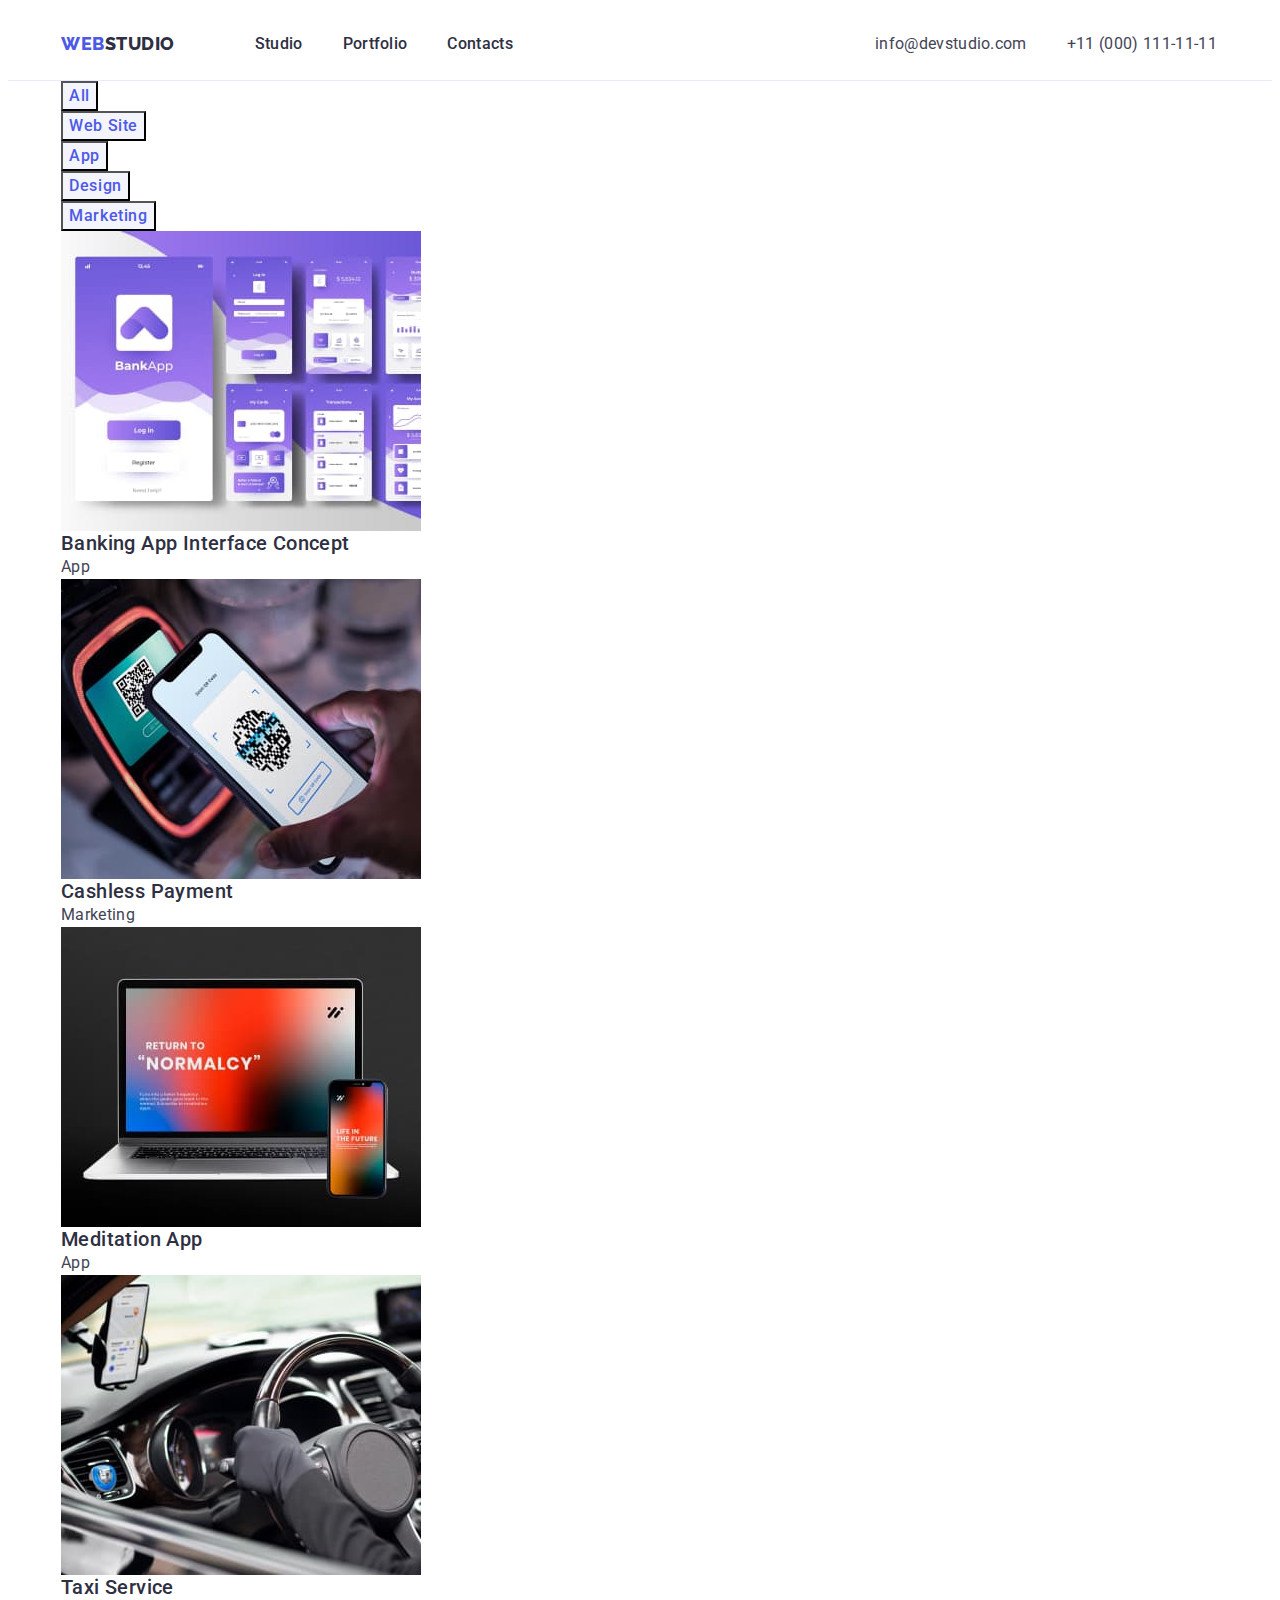
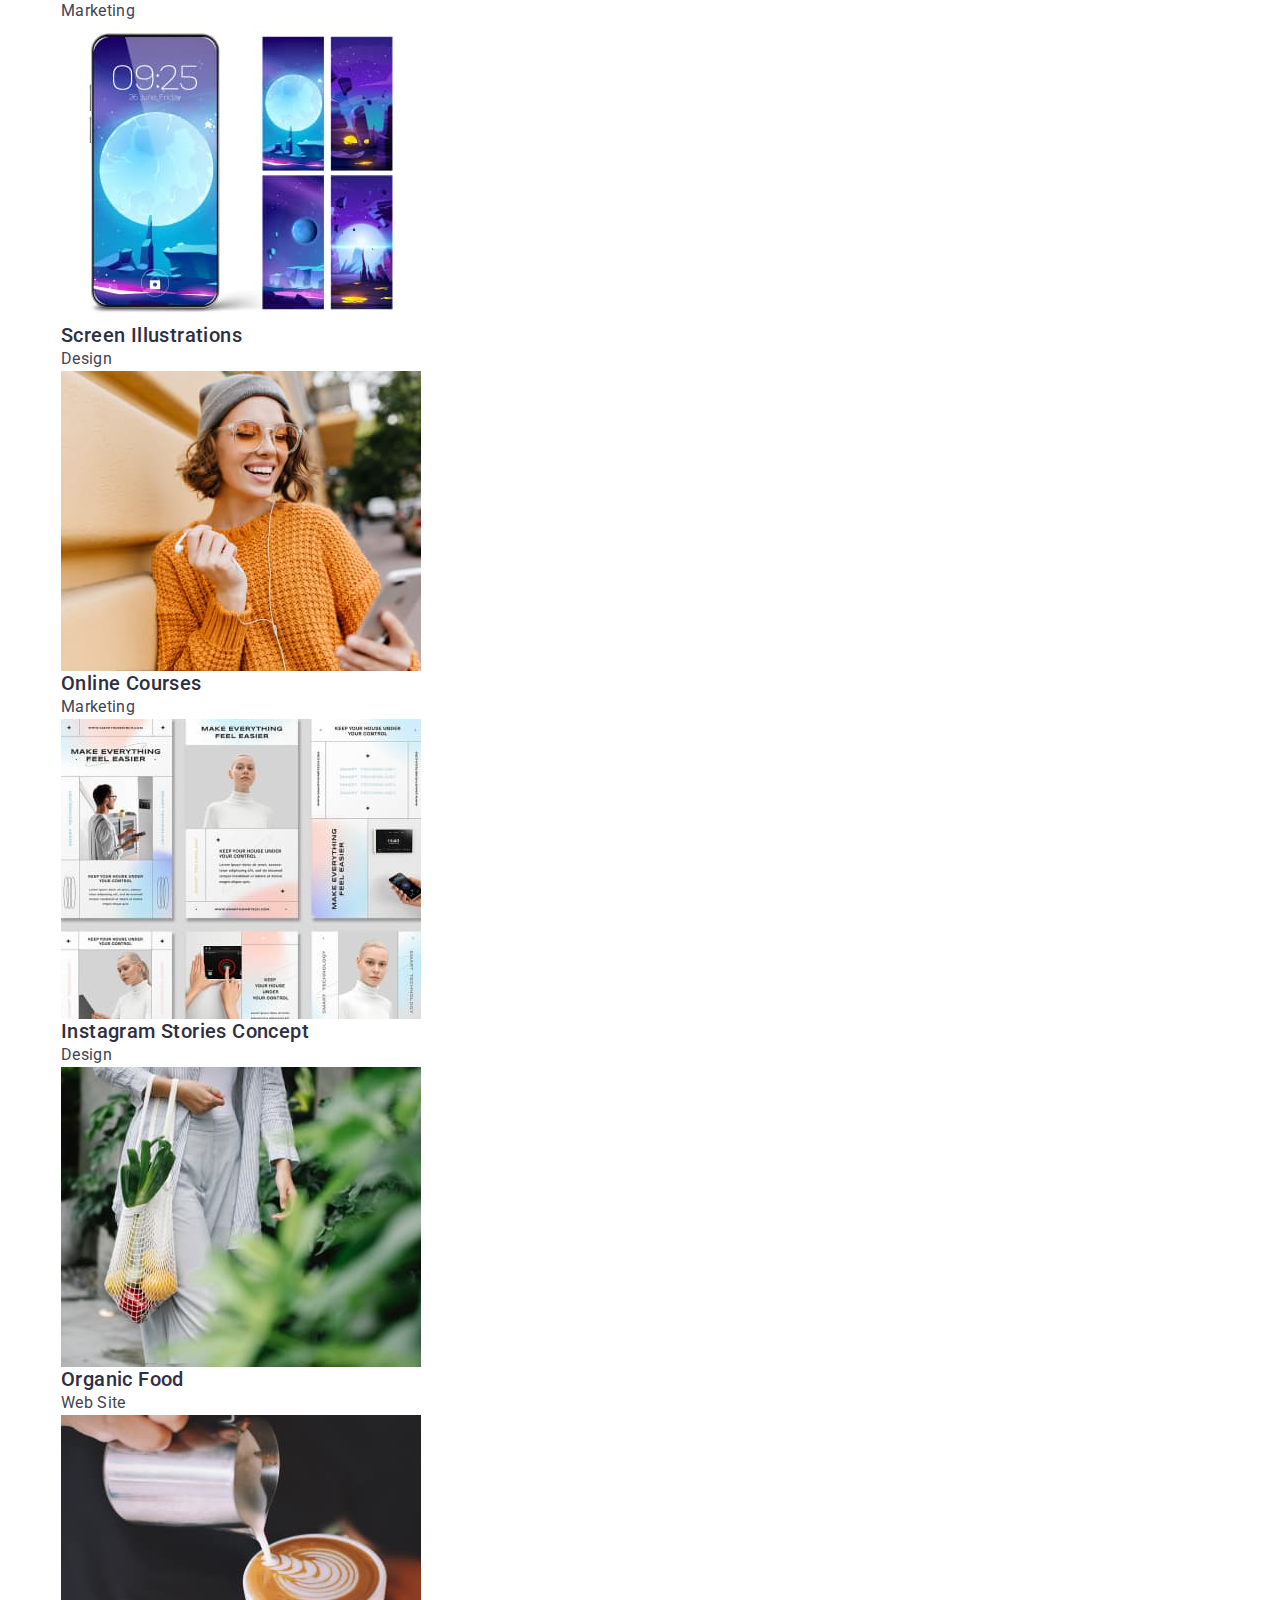
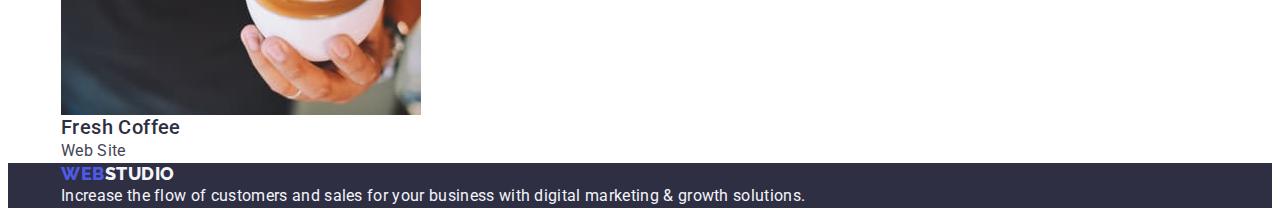
==== portfolio.html @ beb5895a "Added flex" ====
<!DOCTYPE html>

<html lang="en">
  <head>
    <meta charset="UTF-8" />
    <meta name="viewport" content="width=device-width, initial-scale=1.0" />
    <title>WebStudio - Portfolio</title>
    <link rel="preconnect" href="https://fonts.googleapis.com" />
    <link rel="preconnect" href="https://fonts.gstatic.com" crossorigin />
    <link
      href="https://fonts.googleapis.com/css2?family=Raleway:wght@800&family=Roboto:wght@400;500;700;900&display=swap"
      rel="stylesheet"
    />
    <link
      rel="stylesheet"
      href="https://cdnjs.cloudflare.com/ajax/libs/modern-normalize/2.0.0/modern-normalize.min.css"
      integrity="sha512-4xo8blKMVCiXpTaLzQSLSw3KFOVPWhm/TRtuPVc4WG6kUgjH6J03IBuG7JZPkcWMxJ5huwaBpOpnwYElP/m6wg=="
      crossorigin="anonymous"
      referrerpolicy="no-referrer"
    />
    <link rel="stylesheet" href="./css/styles.css" />
  </head>
  <body>
    <!-- HEADER -->
    <header class="page-header">
      <div class="container page-header-container">
        <nav class="page-navigation">
          <a class="logo link" href="./index.html">
            Web<span class="logo-header">Studio</span>
          </a>
          <ul class="menu list">
            <li class="menu-item">
              <a class="menu-link link" href="./index.html">Studio</a>
            </li>
            <li>
              <a class="menu-link link" href="./portfolio.html">Portfolio</a>
            </li>
            <li>
              <a class="menu-link link" href="">Contacts</a>
            </li>
          </ul>
        </nav>
        <address class="page-contacts">
          <ul class="contacts list">
            <li class="contacts-item">
              <a class="contacts-link link" href="mailto:info@devstudio.com"
                >info@devstudio.com</a
              >
            </li>
            <li>
              <a class="contacts-link link" href="tel:+110001111111"
                >+11 (000) 111-11-11</a
              >
            </li>
          </ul>
        </address>
      </div>
    </header>
    <!-- Portfolio -->
    <main class="page-portfolio">
      <section>
        <div class="container">
          <h1 class="page-portfolio-header" hidden>Portfolio</h1>
          <!-- Filters -->
          <ul class="portfolio-buttons list">
            <li>
              <button class="portfolio-button" type="button">All</button>
            </li>
            <li>
              <button class="portfolio-button" type="button">Web Site</button>
            </li>
            <li><button class="portfolio-button" type="button">App</button></li>
            <li>
              <button class="portfolio-button" type="button">Design</button>
            </li>
            <li>
              <button class="portfolio-button" type="button">Marketing</button>
            </li>
          </ul>
          <!-- Portfolio works-->
          <ul class="portfolio list">
            <li>
              <a class="portfolio link" href="">
                <img
                  src="./images/portfolio/photos/BankingAppInterfaceConcept.jpg"
                  alt="Banking App Interface Concept"
                  width="360"
                  height="300"
                />
                <h2 class="portfolio-section-header">
                  Banking App Interface Concept
                </h2>
                <p class="section-text">App</p>
              </a>
            </li>
            <li>
              <a class="portfolio link" href="">
                <img
                  src="./images/portfolio/photos/CashlessPayment.jpg"
                  alt="Cashless Payment"
                  width="360"
                  height="300"
                />
                <h2 class="portfolio-section-header">Cashless Payment</h2>
                <p class="section-text">Marketing</p>
              </a>
            </li>
            <li>
              <a class="portfolio link" href="">
                <img
                  src="./images/portfolio/photos/MeditationApp.jpg"
                  alt="Meditation App"
                  width="360"
                  height="300"
                />
                <h2 class="portfolio-section-header">Meditation App</h2>
                <p class="section-text">App</p>
              </a>
            </li>
            <li>
              <a class="portfolio link" href="">
                <img
                  src="./images/portfolio/photos/TaxiService.jpg"
                  alt="Taxi Service"
                  width="360"
                  height="300"
                />
                <h2 class="portfolio-section-header">Taxi Service</h2>
                <p class="section-text">Marketing</p>
              </a>
            </li>
            <li>
              <a class="portfolio link" href="">
                <img
                  src="./images/portfolio/photos/ScreenIllustrations.jpg"
                  alt="Screen Illustrations"
                  width="360"
                  height="300"
                />
                <h2 class="portfolio-section-header">Screen Illustrations</h2>
                <p class="section-text">Design</p>
              </a>
            </li>
            <li>
              <a class="portfolio link" href="">
                <img
                  src="./images/portfolio/photos/OnlineCourses.jpg"
                  alt="Online Courses"
                  width="360"
                  height="300"
                />
                <h2 class="portfolio-section-header">Online Courses</h2>
                <p class="section-text">Marketing</p>
              </a>
            </li>

            <li>
              <a class="portfolio link" href="">
                <img
                  src="./images/portfolio/photos/InstagramStoriesConcept.jpg"
                  alt="Instagram Stories Concept"
                  width="360"
                  height="300"
                />
                <h2 class="portfolio-section-header">
                  Instagram Stories Concept
                </h2>
                <p class="section-text">Design</p>
              </a>
            </li>
            <li>
              <a class="portfolio link" href="">
                <img
                  src="./images/portfolio/photos/OrganicFood.jpg"
                  alt="Organic Food"
                  width="360"
                  height="300"
                />
                <h2 class="portfolio-section-header">Organic Food</h2>
                <p class="section-text">Web Site</p>
              </a>
            </li>
            <li>
              <a class="portfolio link" href="">
                <img
                  src="./images/portfolio/photos/FreshCoffee.jpg"
                  alt="Fresh Coffee"
                  width="360"
                  height="300"
                />
                <h2 class="portfolio-section-header">Fresh Coffee</h2>
                <p class="section-text">Web Site</p></a
              >
            </li>
          </ul>
        </div>
      </section>
    </main>
    <!-- FOOTER -->
    <footer class="page-footer">
      <div class="container">
        <a class="logo link" href="./index.html">
          Web<span class="logo-footer">Studio</span>
        </a>
        <p class="text-footer">
          Increase the flow of customers and sales for your business with
          digital marketing & growth solutions.
        </p>
      </div>
    </footer>
  </body>
</html>
---- css/styles.css ----
/* ============= VARIABLES ============= */

:root {
  --main-text-color: #434455;
  --secondary-main-text-color: #2e2f42;
  --button-and-footer-text-color: #f4f4fd;
  --first-part-logo-color-and-button-text: #4d5ae5;
  --cta-and-hover-button-text-color: #ffffff;
  --hover-button-color: #404bbf;
}

/* ============= /VARIABLES ============= */

/* ============= COMMON STYLES ============= */
h1,
h2,
h3,
h4,
h5,
h6,
p {
  margin-top: 0;
  margin-bottom: 0;
}

ul,
ol {
  padding-left: 0;
  margin-top: 0;
  margin-bottom: 0;
}

img {
  display: block;
}

.list {
  list-style-type: none;
}

.link {
  text-decoration: none;
}

button {
  cursor: pointer;
}

body {
  font-family: "Roboto", sans-serif;
  color: var(--main-text-color);
  background-color: var(--cta-and-hover-button-text-color);
}

.container {
  width: 1158px;
  margin-left: auto;
  margin-right: auto;
  padding-left: 15px;
  padding-right: 15px;
}

/* ============= /COMMON STYLES ============= */

/* ============= PAGE HEADER ============= */
.page-header {
  padding-top: 24px;
  padding-bottom: 24px;
  border-bottom: 1px solid #e7e9fc;
}

.page-header-container {
  display: flex;
  justify-content: space-between;
}

.page-navigation {
  display: flex;
  align-items: center;
  width: 100%;
  max-width: 452px;
  justify-content: space-between;
}

.logo {
  display: flex;
  align-items: center;
  font-family: "Raleway", sans-serif;
  font-size: 18px;
  font-weight: 800;
  line-height: 1.17;
  letter-spacing: 0.03em;
  text-transform: uppercase;
  color: var(--first-part-logo-color-and-button-text);
}

.logo-header {
  color: var(--secondary-main-text-color);
}

.menu {
  display: flex;
  column-gap: 40px;
}

.menu-link {
  font-size: 16px;
  font-weight: 500;
  line-height: 1.5;
  letter-spacing: 0.02em;
  color: var(--secondary-main-text-color);
}

.contacts {
  display: flex;
  column-gap: 40px;
}

.contacts-link {
  font-size: 16px;
  font-weight: 400;
  line-height: 1.5;
  letter-spacing: 0.02em;
  color: var(--main-text-color);
}

.page-contacts {
  font-style: normal;
  width: 100%;
  max-width: 344px;
  justify-content: space-between;
}

.menu-link:hover,
.menu-link:focus,
.contacts-link:hover,
.contacts-link:focus {
  color: var(--hover-button-color);
}

/* ============= /PAGE HEADER ============= */

/* ============= STUDIO PAGE ============= */

.page-hero {
  display: flex;
  justify-content: space-between;
  padding-top: 188px;
  padding-bottom: 292px;
  background-color: var(--secondary-main-text-color);
}

.page-hero-container {
  display: flex;
  flex-direction: column;
  gap: 48px;
  align-items: center;
  justify-content: space-between;
}

.page-hero-header {
  display: flex;
  max-width: 496px;

  font-size: 56px;
  font-weight: 700;
  line-height: 1.07;
  letter-spacing: 0.02em;
  color: var(--cta-and-hover-button-text-color);
}

.page-hero-button {
  display: flex;
  max-width: 169px;
  padding-top: 16px;
  padding-bottom: 16px;
  padding-left: 24px;
  padding-right: 24px;
  flex-shrink: 0;
  border: none;
  border-radius: 4px;
  font-family: "Roboto", sans-serif;
  font-size: 16px;
  font-style: normal;
  font-weight: 500;
  line-height: 1.5;
  letter-spacing: 0.04em;
  color: var(--cta-and-hover-button-text-color);
  background-color: var(--first-part-logo-color-and-button-text);
}

.page-hero-button:hover,
.page-hero-button:focus {
  background-color: var(--hover-button-color);
}

.section-header {
  font-size: 36px;
  font-weight: 700;
  line-height: 1.11;
  letter-spacing: 0.02em;
  text-align: center;
  text-transform: capitalize;
  color: var(--secondary-main-text-color);
}

.sub-section-header {
  font-size: 20px;
  font-weight: 500;
  line-height: 1.2;
  letter-spacing: 0.02em;
  color: var(--secondary-main-text-color);
}

.section-text {
  font-size: 16px;
  font-weight: 400;
  line-height: 1.5;
  letter-spacing: 0.02em;
  color: var(--main-text-color);
}

.page-team {
  background-color: var(--button-and-footer-text-color);
}

.teammate {
  background-color: var(--cta-and-hover-button-text-color);
}

/* ============= /STUDIO PAGE ============= */

/* ============= PORTFOLIO PAGE ============= */

.portfolio-button {
  font-family: "Roboto", sans-serif;
  font-size: 16px;
  font-weight: 500;
  line-height: 1.5;
  letter-spacing: 0.04em;
  color: var(--first-part-logo-color-and-button-text);
  background-color: var(--button-and-footer-text-color);
}

.portfolio-button:hover,
.portfolio-button:focus {
  background-color: var(--hover-button-color);
  color: var(--cta-and-hover-button-text-color);
}

.portfolio-section-header {
  font-size: 20px;
  font-weight: 500;
  line-height: 1.2;
  letter-spacing: 0.02em;
  color: var(--secondary-main-text-color);
}

/* ============= /PORTFOLIO PAGE ============= */

/* ============= PAGE FOOTER ============= */

.page-footer {
  background-color: var(--secondary-main-text-color);
}

.logo-footer {
  color: var(--button-and-footer-text-color);
}

.text-footer {
  font-size: 16px;
  font-weight: 400;
  line-height: 1.5;
  letter-spacing: 0.02em;
  color: var(--button-and-footer-text-color);
}

/* ============= /PAGE FOOTER ============= */
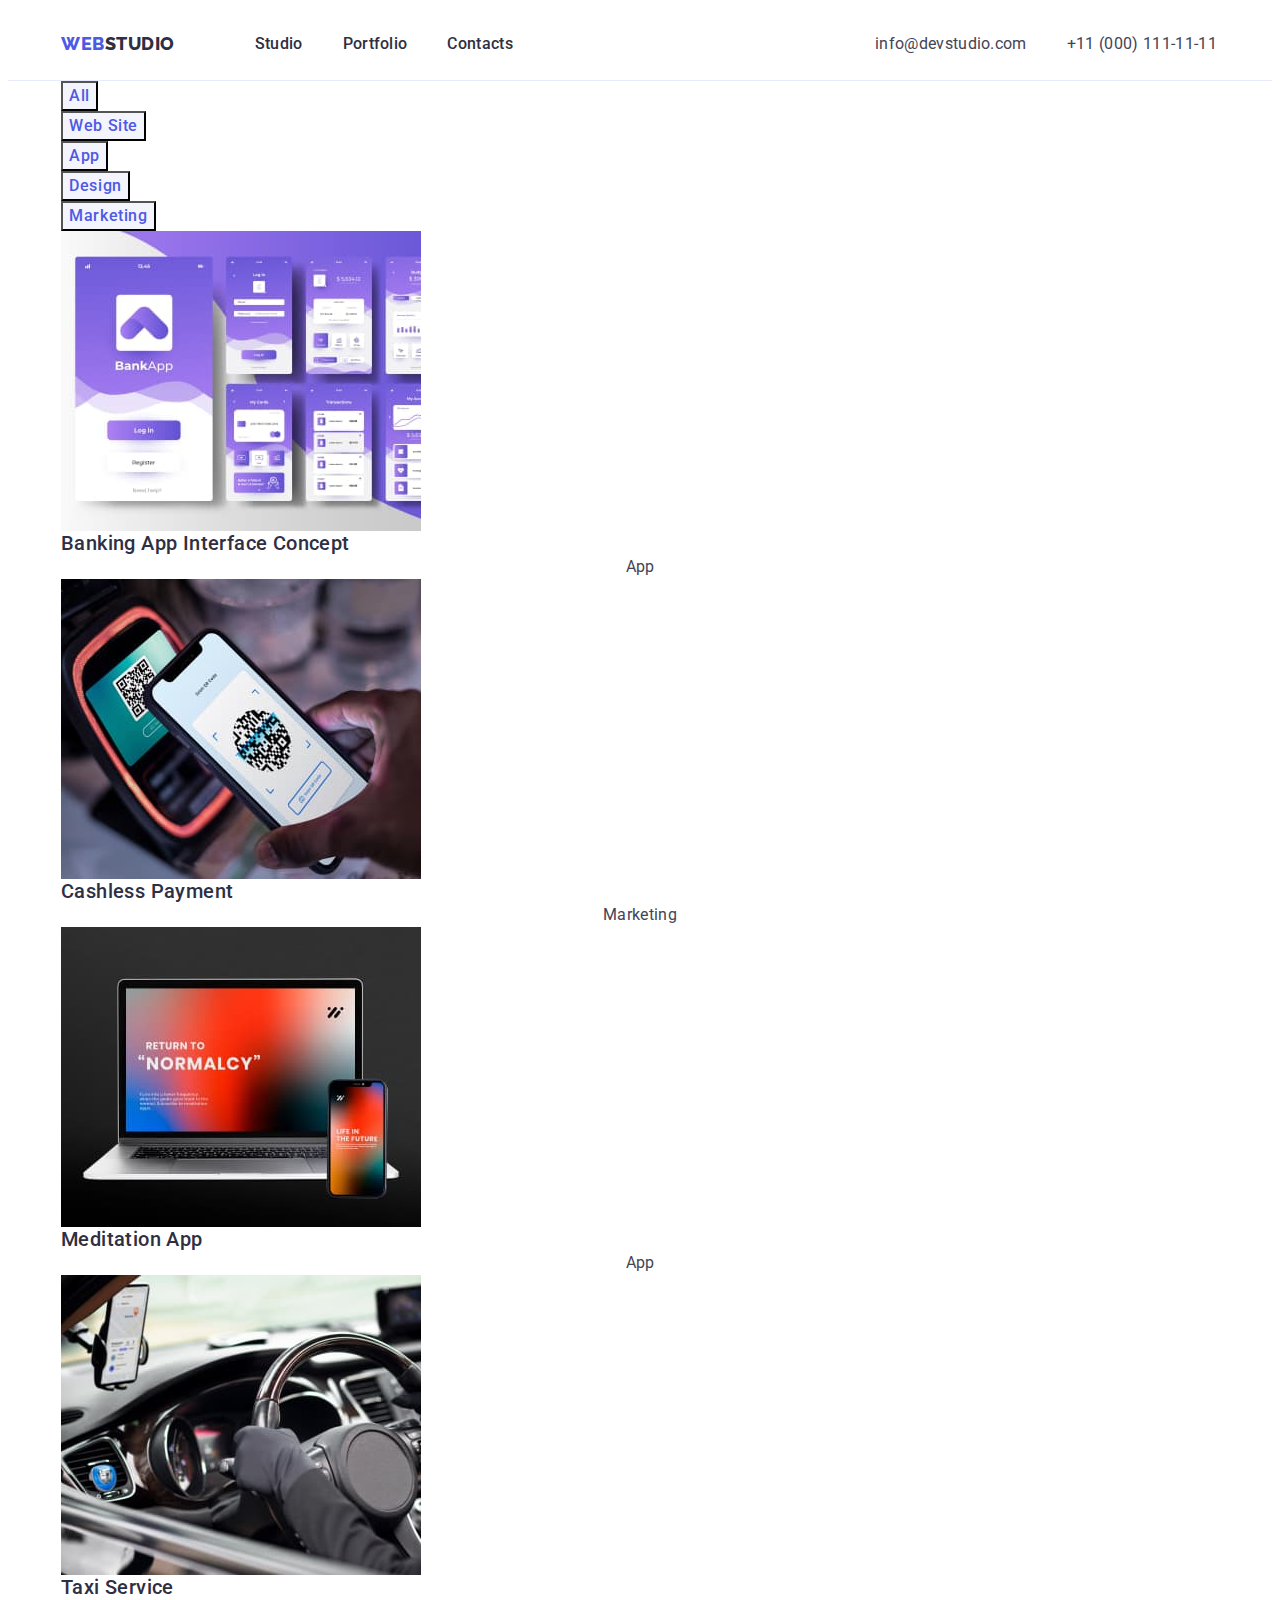
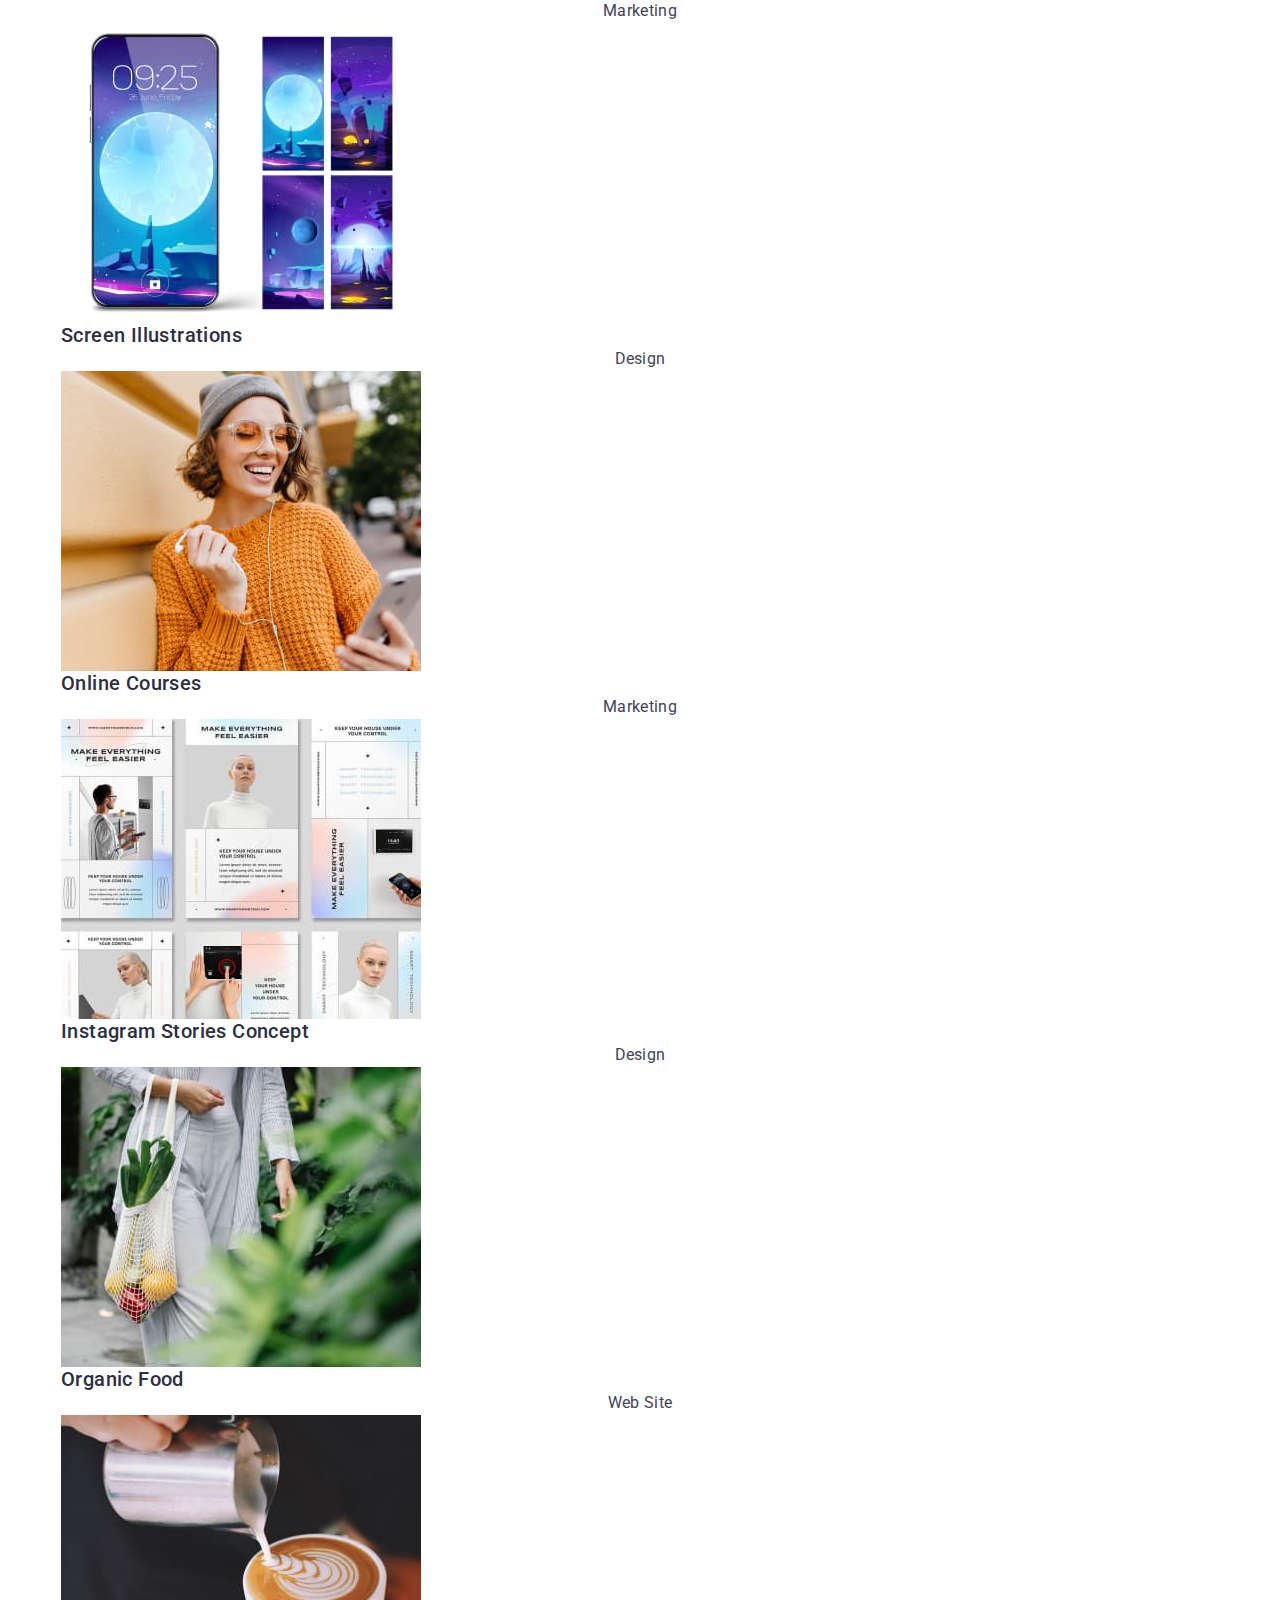
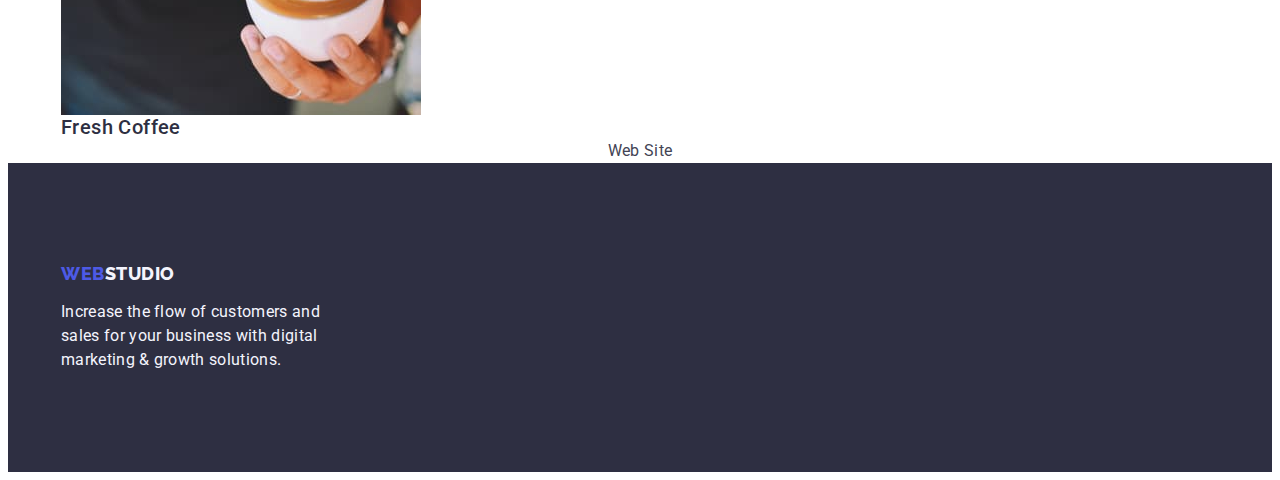
==== commit 1fec9772: "Fix" ====
--- a/portfolio.html
+++ b/portfolio.html
@@ -25,18 +25,20 @@
     <header class="page-header">
       <div class="container page-header-container">
         <nav class="page-navigation">
-          <a class="logo link" href="./index.html">
-            Web<span class="logo-header">Studio</span>
+          <a class="logo-header link" href="./index.html">
+            Web<span class="logo-header-second">Studio</span>
           </a>
           <ul class="menu list">
             <li class="menu-item">
-              <a class="menu-link link" href="./index.html">Studio</a>
-            </li>
-            <li>
-              <a class="menu-link link" href="./portfolio.html">Portfolio</a>
-            </li>
-            <li>
-              <a class="menu-link link" href="">Contacts</a>
+              <a class="menu-link-first link" href="./index.html">Studio</a>
+            </li>
+            <li class="menu-item">
+              <a class="menu-link-second link" href="./portfolio.html"
+                >Portfolio</a
+              >
+            </li>
+            <li class="menu-item">
+              <a class="menu-link-third link" href="">Contacts</a>
             </li>
           </ul>
         </nav>
@@ -199,8 +201,8 @@
     <!-- FOOTER -->
     <footer class="page-footer">
       <div class="container">
-        <a class="logo link" href="./index.html">
-          Web<span class="logo-footer">Studio</span>
+        <a class="logo-footer link" href="./index.html">
+          Web<span class="logo-footer-second">Studio</span>
         </a>
         <p class="text-footer">
           Increase the flow of customers and sales for your business with
--- a/css/styles.css
+++ b/css/styles.css
@@ -60,12 +60,23 @@
   padding-right: 15px;
 }
 
+.visually-hidden {
+  position: absolute;
+  width: 1px;
+  height: 1px;
+  margin: -1px;
+  border: 0;
+  padding: 0;
+  white-space: nowrap;
+  clip-path: inset(100%);
+  clip: rect(0 0 0 0);
+  overflow: hidden;
+}
+
 /* ============= /COMMON STYLES ============= */
 
 /* ============= PAGE HEADER ============= */
 .page-header {
-  padding-top: 24px;
-  padding-bottom: 24px;
   border-bottom: 1px solid #e7e9fc;
 }
 
@@ -82,9 +93,8 @@
   justify-content: space-between;
 }
 
-.logo {
-  display: flex;
-  align-items: center;
+.logo-header {
+  margin-right: 76px;
   font-family: "Raleway", sans-serif;
   font-size: 18px;
   font-weight: 800;
@@ -94,16 +104,38 @@
   color: var(--first-part-logo-color-and-button-text);
 }
 
-.logo-header {
+.logo-header-second {
   color: var(--secondary-main-text-color);
 }
 
 .menu {
   display: flex;
-  column-gap: 40px;
-}
-
-.menu-link {
+  gap: 40px;
+}
+
+.menu-link-first {
+  padding-top: 24px;
+  padding-bottom: 24px;
+  font-size: 16px;
+  font-weight: 500;
+  line-height: 1.5;
+  letter-spacing: 0.02em;
+  color: var(--secondary-main-text-color);
+}
+
+.menu-link-second {
+  padding-top: 24px;
+  padding-bottom: 24px;
+  font-size: 16px;
+  font-weight: 500;
+  line-height: 1.5;
+  letter-spacing: 0.02em;
+  color: var(--secondary-main-text-color);
+}
+
+.menu-link-third {
+  padding-top: 24px;
+  padding-bottom: 24px;
   font-size: 16px;
   font-weight: 500;
   line-height: 1.5;
@@ -113,7 +145,7 @@
 
 .contacts {
   display: flex;
-  column-gap: 40px;
+  gap: 40px;
 }
 
 .contacts-link {
@@ -125,14 +157,20 @@
 }
 
 .page-contacts {
+  padding-top: 24px;
+  padding-bottom: 24px;
   font-style: normal;
   width: 100%;
   max-width: 344px;
   justify-content: space-between;
 }
 
-.menu-link:hover,
-.menu-link:focus,
+.menu-link-first:hover,
+.menu-link-first:focus,
+.menu-link-second:hover,
+.menu-link-second:focus,
+.menu-link-third:hover,
+.menu-link-third:focus,
 .contacts-link:hover,
 .contacts-link:focus {
   color: var(--hover-button-color);
@@ -146,7 +184,7 @@
   display: flex;
   justify-content: space-between;
   padding-top: 188px;
-  padding-bottom: 292px;
+  padding-bottom: 188px;
   background-color: var(--secondary-main-text-color);
 }
 
@@ -170,8 +208,8 @@
 }
 
 .page-hero-button {
-  display: flex;
-  max-width: 169px;
+  display: block;
+  min-width: 169px;
   padding-top: 16px;
   padding-bottom: 16px;
   padding-left: 24px;
@@ -194,7 +232,23 @@
   background-color: var(--hover-button-color);
 }
 
+.page-benefits {
+  padding-top: 120px;
+  padding-bottom: 120px;
+}
+
+.benefits {
+  display: flex;
+  justify-content: space-between;
+  gap: 24px;
+}
+
+.benefit {
+  flex-basis: calc((100% - 3 * 24px) / 4);
+}
+
 .section-header {
+  margin-bottom: 72px;
   font-size: 36px;
   font-weight: 700;
   line-height: 1.11;
@@ -205,6 +259,8 @@
 }
 
 .sub-section-header {
+  margin-bottom: 8px;
+  text-align: center;
   font-size: 20px;
   font-weight: 500;
   line-height: 1.2;
@@ -213,6 +269,7 @@
 }
 
 .section-text {
+  text-align: center;
   font-size: 16px;
   font-weight: 400;
   line-height: 1.5;
@@ -220,12 +277,42 @@
   color: var(--main-text-color);
 }
 
+.page-features {
+  padding-bottom: 120px;
+}
+
+.features {
+  display: flex;
+  gap: 24px;
+}
+
+.feature {
+  flex-basis: calc((100% - 2 * 24px) / 3);
+}
+
 .page-team {
+  padding-top: 120px;
+  padding-bottom: 120px;
   background-color: var(--button-and-footer-text-color);
 }
 
+.team {
+  display: flex;
+  gap: 24px;
+}
+
 .teammate {
+  border-top-left-radius: 0px;
+  border-top-right-radius: 0px;
+  border-bottom-right-radius: 4px;
+  border-bottom-left-radius: 4px;
+  flex-basis: calc((100% - 3 * 24px) / 4);
   background-color: var(--cta-and-hover-button-text-color);
+}
+
+.teammate-data {
+  padding-top: 32px;
+  padding-bottom: 32px;
 }
 
 /* ============= /STUDIO PAGE ============= */
@@ -261,14 +348,29 @@
 /* ============= PAGE FOOTER ============= */
 
 .page-footer {
+  padding-top: 100px;
+  padding-bottom: 100px;
   background-color: var(--secondary-main-text-color);
 }
 
 .logo-footer {
+  display: inline-block;
+  margin-bottom: 16px;
+  font-family: "Raleway", sans-serif;
+  font-size: 18px;
+  font-weight: 800;
+  line-height: 1.17;
+  letter-spacing: 0.03em;
+  text-transform: uppercase;
+  color: var(--first-part-logo-color-and-button-text);
+}
+
+.logo-footer-second {
   color: var(--button-and-footer-text-color);
 }
 
 .text-footer {
+  width: 264px;
   font-size: 16px;
   font-weight: 400;
   line-height: 1.5;
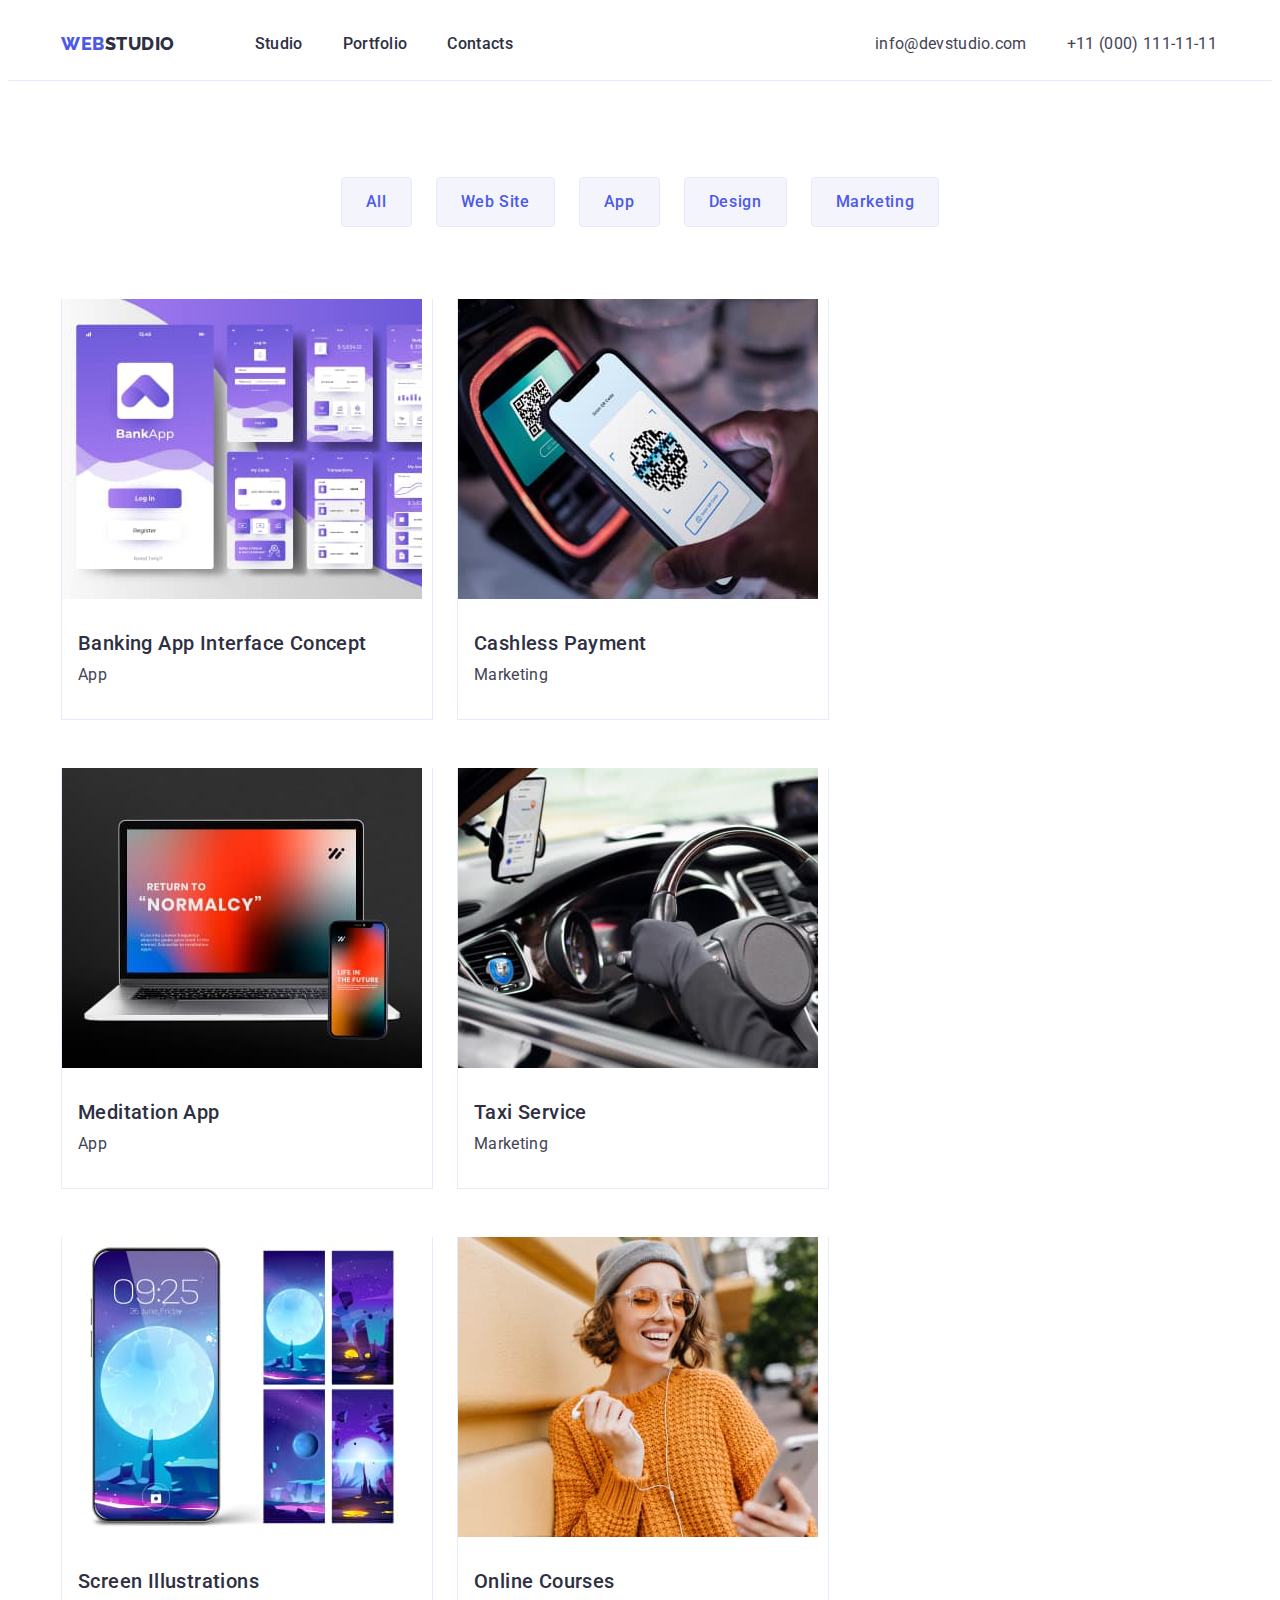
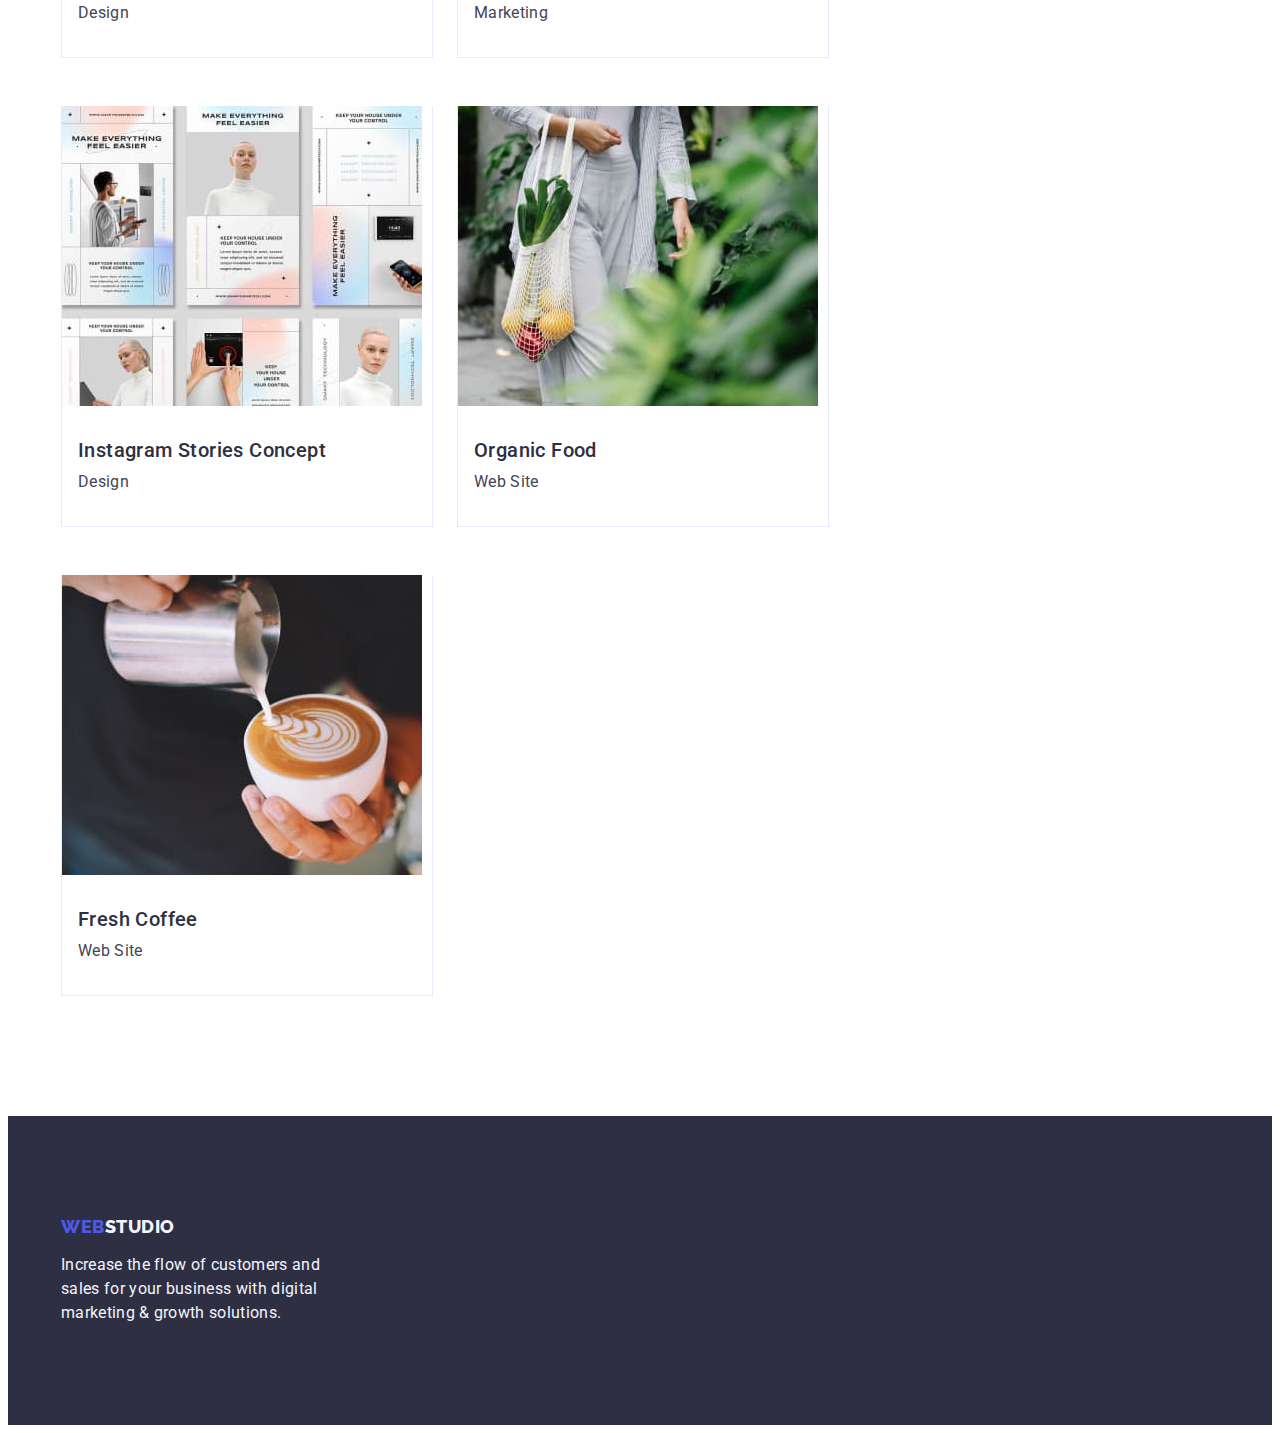
==== commit 7540ac1a: "Fix" ====
--- a/portfolio.html
+++ b/portfolio.html
@@ -60,9 +60,9 @@
     </header>
     <!-- Portfolio -->
     <main class="page-portfolio">
-      <section>
+      <section class="page-portfolio-section">
         <div class="container">
-          <h1 class="page-portfolio-header" hidden>Portfolio</h1>
+          <h1 class="visually-hidden">Portfolio</h1>
           <!-- Filters -->
           <ul class="portfolio-buttons list">
             <li>
@@ -80,8 +80,8 @@
             </li>
           </ul>
           <!-- Portfolio works-->
-          <ul class="portfolio list">
-            <li>
+          <ul class="portfolios list">
+            <li class="portfolio-card">
               <a class="portfolio link" href="">
                 <img
                   src="./images/portfolio/photos/BankingAppInterfaceConcept.jpg"
@@ -89,13 +89,15 @@
                   width="360"
                   height="300"
                 />
-                <h2 class="portfolio-section-header">
-                  Banking App Interface Concept
-                </h2>
-                <p class="section-text">App</p>
-              </a>
-            </li>
-            <li>
+                <div class="app">
+                  <h2 class="section-portfolio-header">
+                    Banking App Interface Concept
+                  </h2>
+                  <p class="section-portfolio-text">App</p>
+                </div>
+              </a>
+            </li>
+            <li class="portfolio-card">
               <a class="portfolio link" href="">
                 <img
                   src="./images/portfolio/photos/CashlessPayment.jpg"
@@ -103,11 +105,13 @@
                   width="360"
                   height="300"
                 />
-                <h2 class="portfolio-section-header">Cashless Payment</h2>
-                <p class="section-text">Marketing</p>
-              </a>
-            </li>
-            <li>
+                <div class="app">
+                  <h2 class="section-portfolio-header">Cashless Payment</h2>
+                  <p class="section-portfolio-text">Marketing</p>
+                </div>
+              </a>
+            </li>
+            <li class="portfolio-card">
               <a class="portfolio link" href="">
                 <img
                   src="./images/portfolio/photos/MeditationApp.jpg"
@@ -115,11 +119,13 @@
                   width="360"
                   height="300"
                 />
-                <h2 class="portfolio-section-header">Meditation App</h2>
-                <p class="section-text">App</p>
-              </a>
-            </li>
-            <li>
+                <div class="app">
+                  <h2 class="section-portfolio-header">Meditation App</h2>
+                  <p class="section-portfolio-text">App</p>
+                </div>
+              </a>
+            </li>
+            <li class="portfolio-card">
               <a class="portfolio link" href="">
                 <img
                   src="./images/portfolio/photos/TaxiService.jpg"
@@ -127,11 +133,13 @@
                   width="360"
                   height="300"
                 />
-                <h2 class="portfolio-section-header">Taxi Service</h2>
-                <p class="section-text">Marketing</p>
-              </a>
-            </li>
-            <li>
+                <div class="app">
+                  <h2 class="section-portfolio-header">Taxi Service</h2>
+                  <p class="section-portfolio-text">Marketing</p>
+                </div>
+              </a>
+            </li>
+            <li class="portfolio-card">
               <a class="portfolio link" href="">
                 <img
                   src="./images/portfolio/photos/ScreenIllustrations.jpg"
@@ -139,11 +147,13 @@
                   width="360"
                   height="300"
                 />
-                <h2 class="portfolio-section-header">Screen Illustrations</h2>
-                <p class="section-text">Design</p>
-              </a>
-            </li>
-            <li>
+                <div class="app">
+                  <h2 class="section-portfolio-header">Screen Illustrations</h2>
+                  <p class="section-portfolio-text">Design</p>
+                </div>
+              </a>
+            </li>
+            <li class="portfolio-card">
               <a class="portfolio link" href="">
                 <img
                   src="./images/portfolio/photos/OnlineCourses.jpg"
@@ -151,12 +161,13 @@
                   width="360"
                   height="300"
                 />
-                <h2 class="portfolio-section-header">Online Courses</h2>
-                <p class="section-text">Marketing</p>
-              </a>
-            </li>
-
-            <li>
+                <div class="app">
+                  <h2 class="section-portfolio-header">Online Courses</h2>
+                  <p class="section-portfolio-text">Marketing</p>
+                </div>
+              </a>
+            </li>
+            <li class="portfolio-card">
               <a class="portfolio link" href="">
                 <img
                   src="./images/portfolio/photos/InstagramStoriesConcept.jpg"
@@ -164,13 +175,15 @@
                   width="360"
                   height="300"
                 />
-                <h2 class="portfolio-section-header">
-                  Instagram Stories Concept
-                </h2>
-                <p class="section-text">Design</p>
-              </a>
-            </li>
-            <li>
+                <div class="app">
+                  <h2 class="section-portfolio-header">
+                    Instagram Stories Concept
+                  </h2>
+                  <p class="section-portfolio-text">Design</p>
+                </div>
+              </a>
+            </li>
+            <li class="portfolio-card">
               <a class="portfolio link" href="">
                 <img
                   src="./images/portfolio/photos/OrganicFood.jpg"
@@ -178,11 +191,13 @@
                   width="360"
                   height="300"
                 />
-                <h2 class="portfolio-section-header">Organic Food</h2>
-                <p class="section-text">Web Site</p>
-              </a>
-            </li>
-            <li>
+                <div class="app">
+                  <h2 class="section-portfolio-header">Organic Food</h2>
+                  <p class="section-portfolio-text">Web Site</p>
+                </div>
+              </a>
+            </li>
+            <li class="portfolio-card">
               <a class="portfolio link" href="">
                 <img
                   src="./images/portfolio/photos/FreshCoffee.jpg"
@@ -190,9 +205,11 @@
                   width="360"
                   height="300"
                 />
-                <h2 class="portfolio-section-header">Fresh Coffee</h2>
-                <p class="section-text">Web Site</p></a
-              >
+                <div class="app">
+                  <h2 class="section-portfolio-header">Fresh Coffee</h2>
+                  <p class="section-portfolio-text">Web Site</p>
+                </div>
+              </a>
             </li>
           </ul>
         </div>
--- a/css/styles.css
+++ b/css/styles.css
@@ -7,6 +7,7 @@
   --first-part-logo-color-and-button-text: #4d5ae5;
   --cta-and-hover-button-text-color: #ffffff;
   --hover-button-color: #404bbf;
+  --border-button: #e7e9fc;
 }
 
 /* ============= /VARIABLES ============= */
@@ -258,7 +259,16 @@
   color: var(--secondary-main-text-color);
 }
 
-.sub-section-header {
+.section-benefits-header {
+  margin-bottom: 8px;
+  font-size: 20px;
+  font-weight: 500;
+  line-height: 1.2;
+  letter-spacing: 0.02em;
+  color: var(--secondary-main-text-color);
+}
+
+.section-team-header {
   margin-bottom: 8px;
   text-align: center;
   font-size: 20px;
@@ -268,7 +278,15 @@
   color: var(--secondary-main-text-color);
 }
 
-.section-text {
+.section-benefits-text {
+  font-size: 16px;
+  font-weight: 400;
+  line-height: 1.5;
+  letter-spacing: 0.02em;
+  color: var(--main-text-color);
+}
+
+.section-team-text {
   text-align: center;
   font-size: 16px;
   font-weight: 400;
@@ -318,8 +336,25 @@
 /* ============= /STUDIO PAGE ============= */
 
 /* ============= PORTFOLIO PAGE ============= */
+.page-portfolio-section {
+  padding-top: 96px;
+  padding-bottom: 120px;
+}
+
+.portfolio-buttons {
+  display: flex;
+  justify-content: center;
+  gap: 24px;
+  margin-bottom: 72px;
+}
 
 .portfolio-button {
+  padding-top: 12px;
+  padding-bottom: 12px;
+  padding-left: 24px;
+  padding-right: 24px;
+  border-radius: 4px;
+  border: 1px solid var(--border-button);
   font-family: "Roboto", sans-serif;
   font-size: 16px;
   font-weight: 500;
@@ -333,14 +368,41 @@
 .portfolio-button:focus {
   background-color: var(--hover-button-color);
   color: var(--cta-and-hover-button-text-color);
-}
-
-.portfolio-section-header {
+  border: 1px solid transparent;
+}
+
+.portfolios {
+  display: flex;
+  flex-wrap: wrap;
+  column-gap: 24px;
+  row-gap: 48px;
+}
+
+.portfolio-card {
+  width: calc((100% - 48px) / 3);
+  border: 1px solid #e7e9fc;
+  border-top: none;
+}
+
+.app {
+  padding: 32px 16px;
+}
+
+.section-portfolio-header {
+  margin-bottom: 8px;
   font-size: 20px;
   font-weight: 500;
   line-height: 1.2;
   letter-spacing: 0.02em;
   color: var(--secondary-main-text-color);
+}
+
+.section-portfolio-text {
+  font-size: 16px;
+  font-weight: 400;
+  line-height: 1.5;
+  letter-spacing: 0.02em;
+  color: var(--main-text-color);
 }
 
 /* ============= /PORTFOLIO PAGE ============= */
